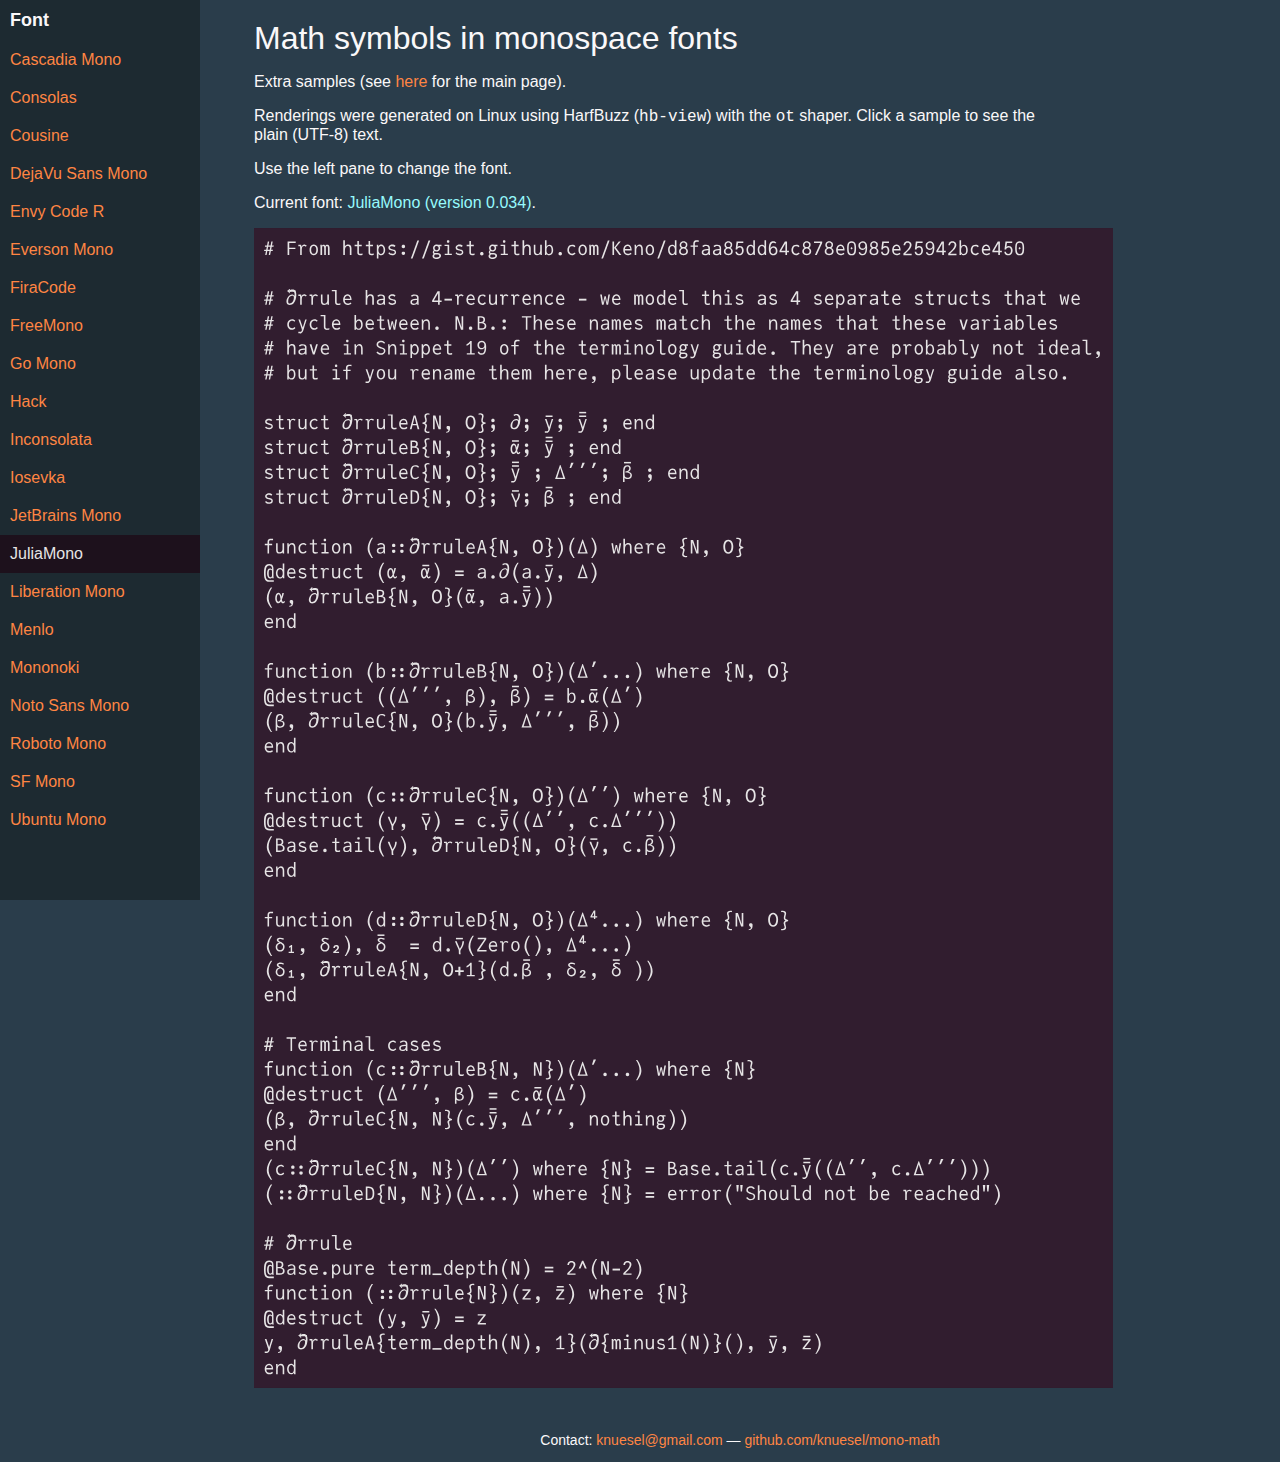
==== public/extras.html @ e50ed3a8 "Extra samples" ====
<!doctype html>
<html lang="en">
  <head>
    <meta charset="UTF-8">
    <meta name="viewport" content="width=device-width, initial-scale=1">
    <link rel="stylesheet" href="main.css">
    <script src="https://code.jquery.com/jquery-3.5.1.min.js"></script>
    <script type="text/javascript" src="font-data.js"></script>
    <script type="text/javascript" src="main.js"></script>
    <title>Monospace fonts for math</title>  
  </head>
  <body>
    <div class="sidenav">
      <div class="content">
        <h3>Font</h3>
        <a href="#Cascadia Mono">Cascadia Mono</a>
        <a href="#Consolas">Consolas</a>
        <a href="#Cousine">Cousine</a>
        <a href="#DejaVu Sans Mono">DejaVu Sans Mono</a>
        <a href="#Envy Code R">Envy Code R</a>
        <a href="#Everson Mono">Everson Mono</a>
        <a href="#FiraCode">FiraCode</a>
        <a href="#FreeMono">FreeMono</a>
        <a href="#Go Mono">Go Mono</a>
        <a href="#Hack">Hack</a>
        <a href="#Inconsolata">Inconsolata</a>
        <a href="#Iosevka">Iosevka</a>
        <a href="#JetBrains Mono">JetBrains Mono</a>
        <a href="#JuliaMono">JuliaMono</a>
        <a href="#Liberation Mono">Liberation Mono</a>
        <a href="#Menlo">Menlo</a>
        <a href="#Mononoki">Mononoki</a>
        <a href="#Noto Sans Mono">Noto Sans Mono</a>
        <a href="#Roboto Mono">Roboto Mono</a>
        <a href="#SF Mono">SF Mono</a>
        <a href="#Ubuntu Mono">Ubuntu Mono</a>
      </div>
    </div>
    <div class="main">
      <div class="content">
        <h1>Math symbols in monospace fonts</h1>
        <p>
        Extra samples (see <a href="/">here</a> for the main page).
        </p>
        <p>
        Renderings were generated on Linux using HarfBuzz
        (<code>hb-view</code>) with the <code>ot</code> shaper. Click a sample
        to see the plain (UTF-8) text.
        </p>
        <p>Use the left pane to change the font.</p>
        <p>
        Current font: <span id="current_font"><span id="font_name"></span>
          (version <span id="font_version"></span>)</span>.
        </p>
        <a href="samples/12.txt"><img title="∂⃖rrule" alt="∂⃖rrule" src="samples/14/Linux/ot/svg/JuliaMono/12.svg"/></a>
      </div>
      <p class="footer">
      Contact: <a href="mailto:knuesel@gmail.com">knuesel@gmail.com</a> —
      <a href="https://github.com/knuesel/mono-math/">github.com/knuesel/mono-math</a>
      </p>
    </div>
  </body>
</html>
---- public/main.css ----
body {
  font-family: BlinkMacSystemFont,-apple-system,"Segoe UI","Roboto","Oxygen","Ubuntu","Cantarell","Fira Sans","Droid Sans","Helvetica Neue",sans-serif;
  margin: 0;
  color: #faf8f9;
  background: #2a3d4b;
}

h1, h2, h3 {
  font-weight: normal;
  margin: 0;
}

li {
  margin: 8px 0;
}

a {
  text-decoration: none;
  color: #ff8543;
}

a.showurl::after {
  content: attr(href);
}

span#current_font {
  color: #96fafd;
}

p.footer {
  text-align: center;
  font-size: 14px;
  margin-top: 30px;
}

.sidenav {
  width: 200px;
  position: fixed;
  z-index: 1;
  left: 0;
  top: 0;
  bottom: 0;
  background: #1d2a31;
  overflow-x: hidden;
}

.sidenav .content {
  padding: 0px;
}

.sidenav h2 {
  padding: 20 px;
}

.sidenav h3 {
  padding: 10px;
  font-size: 18px;
  font-weight: bold;
}

.sidenav a {
  padding: 10px;
  font-size: 16px;
  display: block;
}

.sidenav a.active {
  background-color: #1d111c;
  color: #e6e4e5;
}

.sidenav a:hover {
  color: #faf8f9;
}

body {
  overflow-x: hidden;
}

.main {
  margin-top: 10px;
  margin-left: 200px;
  font-size: 16px;
  overflow-x: auto;
}

.main .content {
  max-width: 800px;
  padding: 10px min(60px,5%);
}

@media screen and (max-width: 639px) {
  .sidenav {
    width: auto;
    left: 0;
    right: 0;
    top: 0;
    bottom: auto;
    overflow-x: auto;
    white-space: nowrap;
  }
  .sidenav .content h3 {
    display: inline-block;
  }
  .sidenav a {
    display: inline-block;
    padding: 15px 10px;
  }
  .main {
    margin-left: 0;
    margin-top: 55px;
    font-size: 14px;
  }
  .sidenav h3 {
    font-size: 16px;
  }
  .sidenav a {
    font-size: 14px;
  }
  p.footer {
    font-size: 12px;
    margin-top: 20px;
  }
}
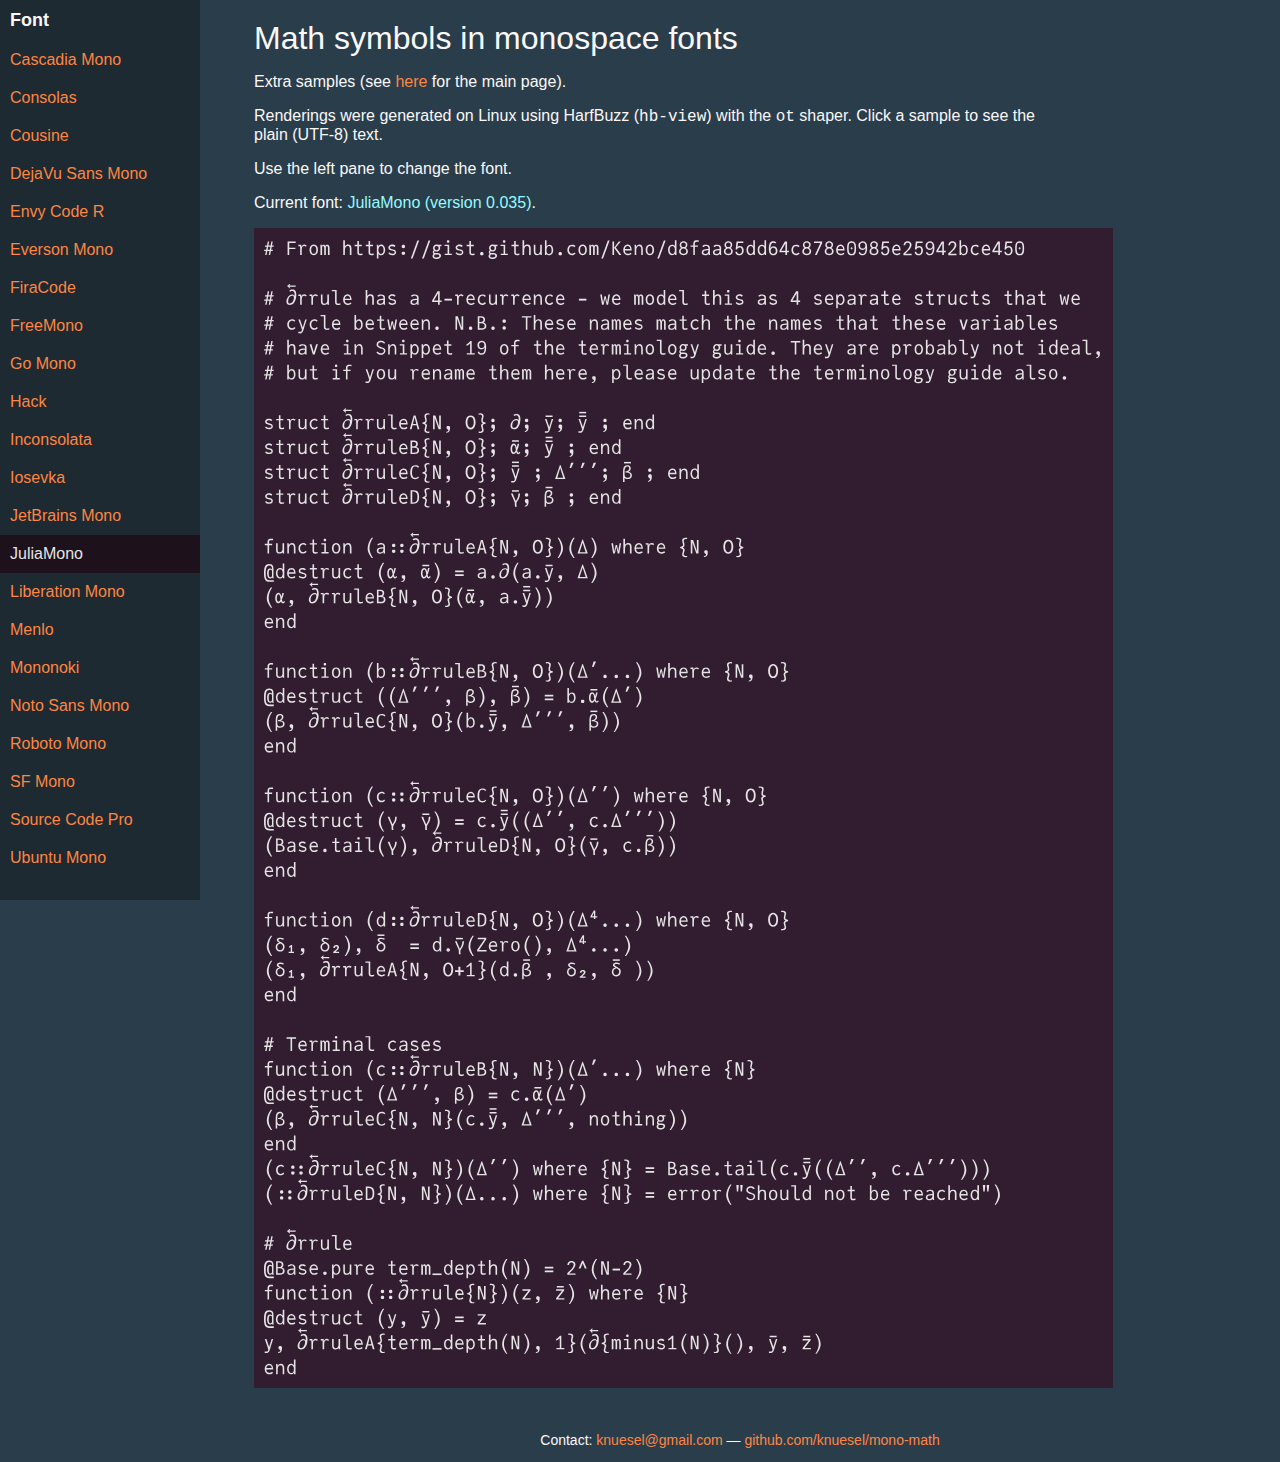
==== commit 0b7b7345: "Add Source Code Pro" ====
--- a/public/extras.html
+++ b/public/extras.html
@@ -33,6 +33,7 @@
         <a href="#Noto Sans Mono">Noto Sans Mono</a>
         <a href="#Roboto Mono">Roboto Mono</a>
         <a href="#SF Mono">SF Mono</a>
+        <a href="#Source Code Pro">Source Code Pro</a>
         <a href="#Ubuntu Mono">Ubuntu Mono</a>
       </div>
     </div>
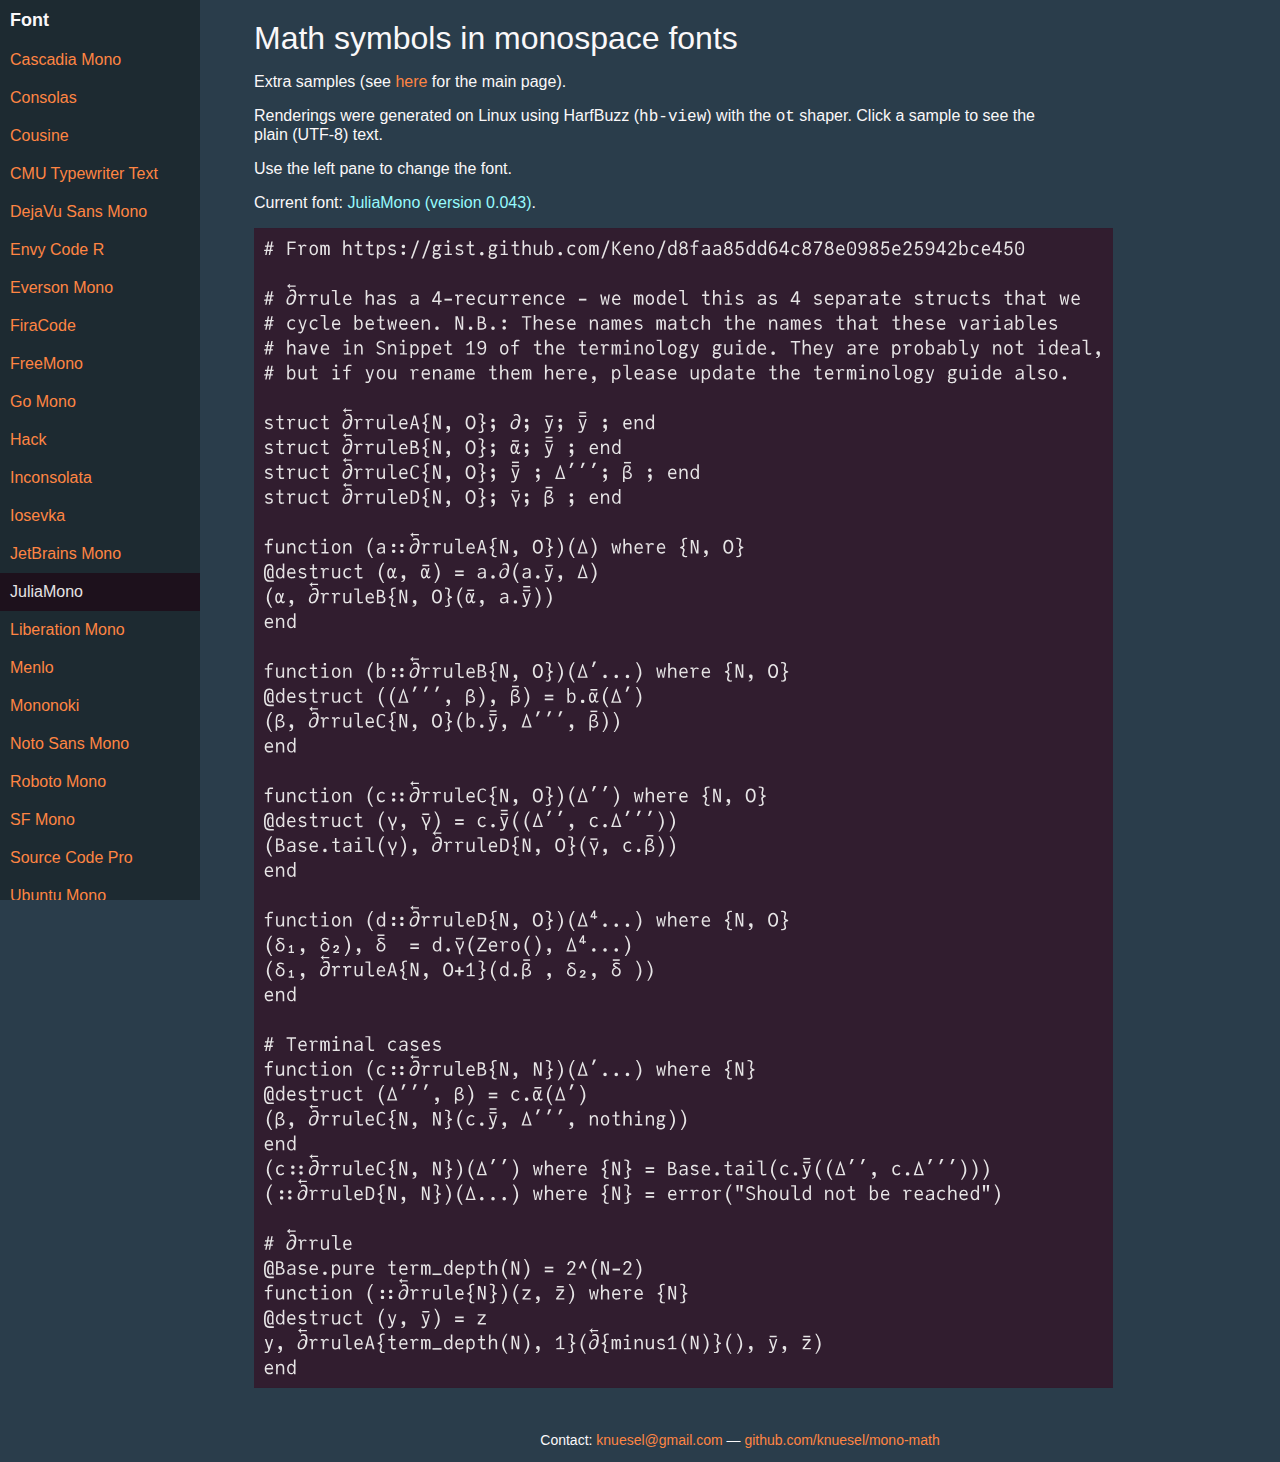
==== commit bb88610c: "Update JuliaMono, Liberation Mono and add CMU Typewriter Text" ====
--- a/public/extras.html
+++ b/public/extras.html
@@ -16,6 +16,7 @@
         <a href="#Cascadia Mono">Cascadia Mono</a>
         <a href="#Consolas">Consolas</a>
         <a href="#Cousine">Cousine</a>
+        <a href="#CMU Typewriter Text">CMU Typewriter Text</a>
         <a href="#DejaVu Sans Mono">DejaVu Sans Mono</a>
         <a href="#Envy Code R">Envy Code R</a>
         <a href="#Everson Mono">Everson Mono</a>
